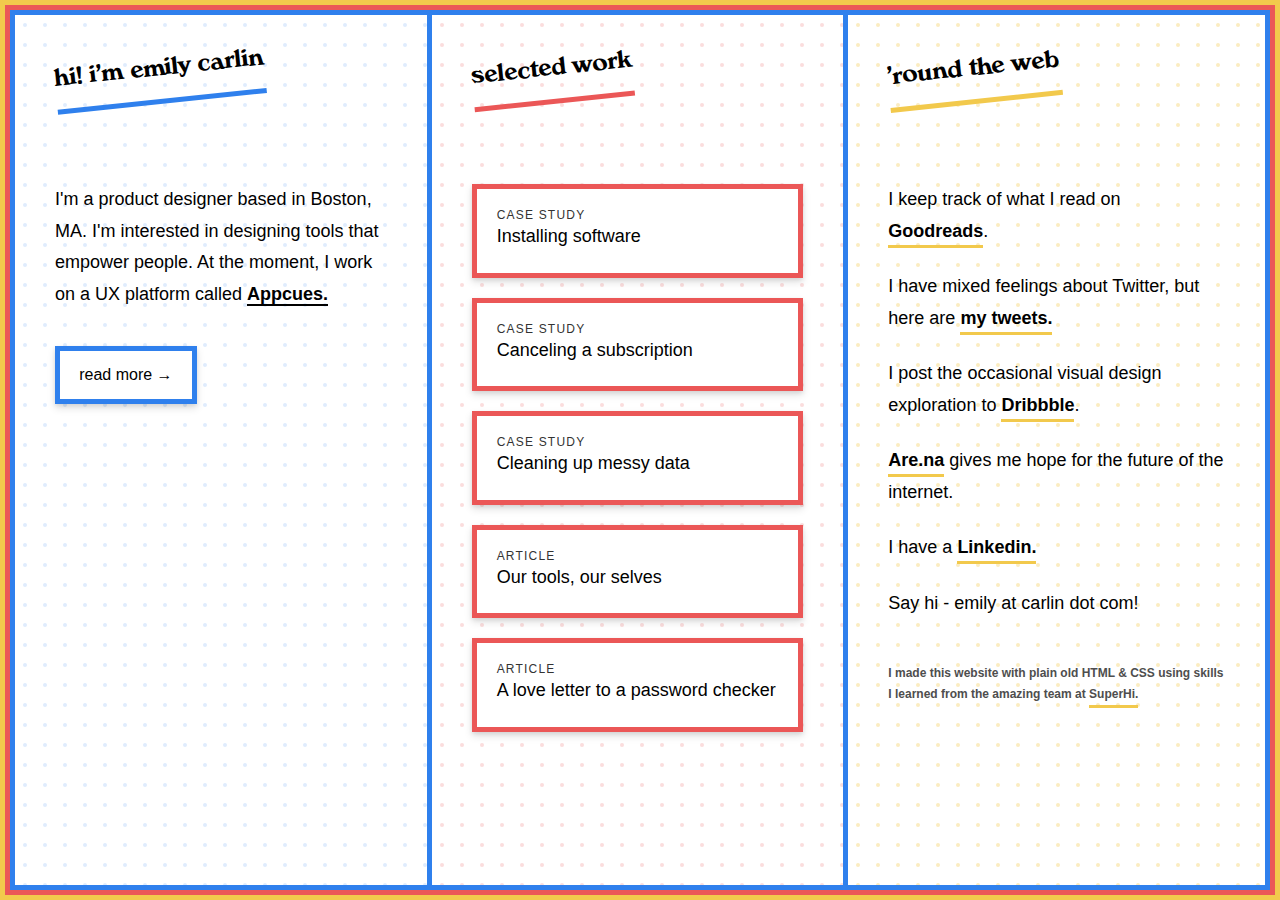
==== index.html @ 28064489 "add case studies" ====
<html>

<head>
  <link rel="stylesheet" href="base.css" />
  <link href="https://fonts.googleapis.com/css?family=PT+Sans" rel="stylesheet">
  <link rel="stylesheet" href="style.css" />
  <link rel="shortcut icon" href="assets/favicon.ico" type="image/x-icon" />
  <meta name="viewport" content="initial-scale=1, maximum-scale=1" />
  <title>emily carlin</title>
</head>

<body>
  <main>
    <section class="col one">
      <h2>hi! i'm emily carlin</h2>
      <section class="goods one">
        <!-- <div class="circle">
            <p>Hi!</p>
          </div> -->

        <p>
          I'm a product designer based in Boston, MA. I'm interested in designing tools that empower
          people. At the moment, I work on a UX platform called <a class="appcues" href="https://www.appcues.com/"
            target="_blank">
            Appcues.</a></p>
        <div class="buttons">
          <a href="about.html" class="button">read more →</a>
        </div>
      </section>
    </section>
    <section class="col two">
      <h2> selected work</h2>
      <section class="goods two">
        <div class="card">
          <a href="installation.html"></a>
          <h4> Case Study</h4>
          <p>Installing software</p>
        </div>
        <div class="card">
          <a href="subscription.html"></a>
          <h4> Case Study</h4>
          <p>Canceling a subscription</p>
        </div>
        <div class="card">
          <a href="data.html"></a>
          <h4> Case Study</h4>
          <p>Cleaning up messy data</p>
        </div>
        <div class="card">
          <a href="https://www.appcues.com/blog/ux-design-tools-we-use" target="blank"></a>
          <h4> Article</h4>
          <p>Our tools, our selves</p>
        </div>
        <div class="card last">
          <a href="https://www.reallygoodux.io/blog/mailchimps-real-time-password-checker" target="blank"></a>
          <h4> Article</h4>
          <p>A love letter to a password checker</p>
        </div>
      </section>
    </section>

    <footer class="col three">
      <h2> 'round the web</h2>
      <section class="goods three">
        <p>I keep track of what I read on
          <a href="https://www.goodreads.com/user/show/9541994-emily-carlin" target="_blank">
            Goodreads</a>.</p>
        <p>I have mixed feelings about Twitter, but here are
          <a href="https://twitter.com/ECCarlin" target="_blank">my tweets.</a></p>
        <p>I post the occasional visual design
          exploration to
          <a href="https://dribbble.com/emilycarlin" target="_blank">
            Dribbble</a>.</p>
        <p> <a href="https://www.are.na/emily-carlin" target="_blank">Are.na</a>
          gives me hope for the future of the internet. </p>
        <p> I have a <a href="https://www.linkedin.com/in/emilychristinecarlin/" target=_blank> Linkedin.</a></p>
        <p>Say hi - emily at carlin dot com! </p>
      </section>
      <p class="lil"> I made this website with plain old HTML & CSS using skills I learned
        from the amazing team at <a href=" https://www.superhi.com/" target="_blank">SuperHi.</a></p>
    </footer>
  </main>
</body>

</html>
---- base.css ----
html, body, div, span, applet, object, iframe,
h1, h2, h3, h4, h5, h6, p, blockquote, pre,
a, abbr, acronym, address, big, cite, code,
del, dfn, em, img, ins, kbd, q, s, samp,
small, strike, strong, sub, sup, tt, var,
b, u, i, center,
dl, dt, dd, ol, ul, li,
fieldset, form, label, legend,
table, caption, tbody, tfoot, thead, tr, th, td,
article, aside, canvas, details, embed,
figure, figcaption, footer, header, hgroup,
menu, nav, output, ruby, section, summary,
time, mark, audio, video {
  margin: 0;
  padding: 0;
  border: 0;
  font-size: 100%;
  font: inherit;
  vertical-align: baseline;
}

article, aside, details, figcaption, figure,
footer, header, hgroup, menu, nav, section {
  display: block;
}
body {
  line-height: 1;
}
ol, ul {
  list-style: none;
}
blockquote, q {
  quotes: none;
}
blockquote:before, blockquote:after,
q:before, q:after {
  content: '';
  content: none;
}
table {
  border-collapse: collapse;
  border-spacing: 0;
}

img, iframe {
  vertical-align: bottom;
  max-width: 100%;
}

input, textarea, select {
  font: inherit;
}

* {
  -webkit-box-sizing: border-box;
  -moz-box-sizing: border-box;
  box-sizing: border-box;
  -webkit-font-smoothing: antialiased;
  text-rendering: optimizeLegibility;
}
---- style.css ----
@import url(webfonts.css);
@import url('https://rsms.me/inter/inter.css');

/* typography */

p {
  font-family: 'Inter', sans-serif;
  font-weight: 500;
  margin-bottom: 12px;
  font-size: 18px;
  line-height: 1.75;
}

footer p {
  margin-bottom: 24px;
}

.lil {
  font-size: 12px;
  color: #4E4E4E;
  font-weight: 600;
  padding: 0 40px;
}

.lil a {
  color: #4E4E4E;
}

.lil a:visited {
  color: #4E4E4E;
}

a {
  text-decoration: none;
  font-weight: 600;
  color: black;
  border-bottom: 2px solid black;
  margin-bottom: 4px;
  transition: border-bottom 0.1s ease-in-out;
}

a:visited {
  color: black;
}

a:hover {
  color: black;
  border-bottom: 4px solid black;
}

h2 {
  font-family: "VeronaSerial-bold";
  font-size: 24px;
  transform: rotate(-6deg);
  margin-top: 40px;
  margin-left: 40px;
  width: fit-content;
  max-width: 240px;
}

h3 {
  font-family: "VeronaSerial-bold";
  font-size: 18px;
  width: fit-content;
  margin-bottom: 24px;
  padding-bottom: 10px;
}

.goods.two a {
  text-decoration: none;
  font-weight: 600;
}


/* main styles */

body {
  background-color: #F2C94C;
}

main {
  margin: 10px;
  background-color: white;
  min-height: calc(100vh - 20px);
  display: grid;
  grid-template-columns: 1fr 1fr 1fr;
  justify-content: center;
  align-items: center;
  border: 5px solid #2F80ED;
  outline: 5px solid #EB5757;
}

.col.one h2 {
  padding-bottom: 20px;
  border-bottom: 5px solid #2F80ED;
}

.col.two h2 {
  padding-bottom: 20px;
  border-bottom: 5px solid #EB5757;
}

.col.three h2 {
  padding-bottom: 20px;
  border-bottom: 5px solid #F2C94C;
}

.col.three a {
  border-bottom: 3px solid #F2C94C;
  transition: all ease-in-out 0.1s;
  padding-bottom: 4px;
}

.col.three a:hover {
  border-bottom: 5px solid #F2C94C;
}

.appcues a {
  border-bottom: 3px solid #2F80ED;
  transition: all ease-in-out 0.1s;
  padding-bottom: 4px;
}

.appcues a:hover {
  border-bottom: 5px solid #2F80ED;
}

.buttons {
  display: block;
}

.button {
  display: inline-block;
  padding: 1em 1.2em;
  box-sizing: border-box;
  text-decoration: none;
  font-family: 'Inter', sans-serif;
  font-weight: 500;
  color: black;
  text-align: center;
  transition: all 0.2s;
  background-color: #fff;
  border: 5px solid #2F80ED;
  margin-top: 24px;
  margin-right: 40px;
  transform: rotate(0deg);
  box-shadow: 0 4px 8px 0 rgba(0, 0, 0, 0.12),
    0 2px 4px 0 rgba(0, 0, 0, 0.08);
}

.button:hover {
  border: 5px solid #2F80ED;
  transform: rotate(-4deg);
  box-shadow: 0 15px 30px 0 rgba(0, 0, 0, 0.11),
    0 5px 15px 0 rgba(0, 0, 0, 0.08);
}


.goods {
  margin-top: 80px;
  padding: 0 40px 20px 40px;
}

.goods.two {
  display: flex;
  flex-direction: column;
}

.card {
  min-height: 10%;
  background-color: #fff;
  box-shadow: 0 4px 8px 0 rgba(0, 0, 0, 0.12),
    0 2px 4px 0 rgba(0, 0, 0, 0.08);
  margin-bottom: 20px;
  cursor: pointer;
  transform: rotate(0deg);
  transition: all ease-in-out 0.2s;
  padding: 20px;
  border: 5px solid #EB5757;
  min-height: 80px;
}

.card:hover {
  box-shadow: 0 15px 30px 0 rgba(0, 0, 0, 0.11),
    0 5px 15px 0 rgba(0, 0, 0, 0.08);
  transform: rotate(-2deg);
}

.card h4 {
  text-transform: uppercase;
  font-family: 'Inter', sans-serif;
  font-weight: 500;
  font-size: 12px;
  letter-spacing: 0.1em;
  color: #333;
}

.card a {
  position: absolute;
  top: 0;
  left: 0;
  height: 100%;
  width: 100%;
  border-bottom: none;
}


.card p {
  margin-bottom: 0px;
}

.last {
  margin-bottom: 0px;
}

/* layout */

.col {
  height: 100%;
}

.col.one {
  border-right: 5px solid #2F80ED;
  background-image: url("assets/blue-dot.svg");
  background-repeat: repeat;
}

.col.two {
  border-right: 5px solid #2F80ED;
  background-image: url("assets/red-dot.svg");
  background-repeat: repeat;
}

.col.three {
  background-image: url("assets/yellow-dot.svg");
  background-repeat: repeat;
}



@media screen and (max-width:960px) {

  .col {
    padding: 24px;
  }

  .col.header {
    border: none;
  }

  .col h2 {
    margin: 0px;
    padding-bottom: 20px;
    border-bottom: 5px solid #2F80ED;
  }

  .col.one {
    border-right: none;
  }

  .col.two {
    border-right: none;
  }

  h2 {
    transform: rotate(-4deg);
  }

  .goods {
    padding: 0px 16px;
  }

  .lil {
    padding: 0px 16px;
  }


  main {
    grid-template-columns: none;
    height: auto;
    margin: 10px;
    background-color: white;
    min-height: calc(100vh - 20px);
    border: 5px solid #2F80ED;
    outline: 5px solid #EB5757;
  }

  h2 {
    width: auto;
  }

  .circle {
    margin-right: 0px;
    margin-bottom: 16px;
    width: 60px;
    height: 60px;
  }
}
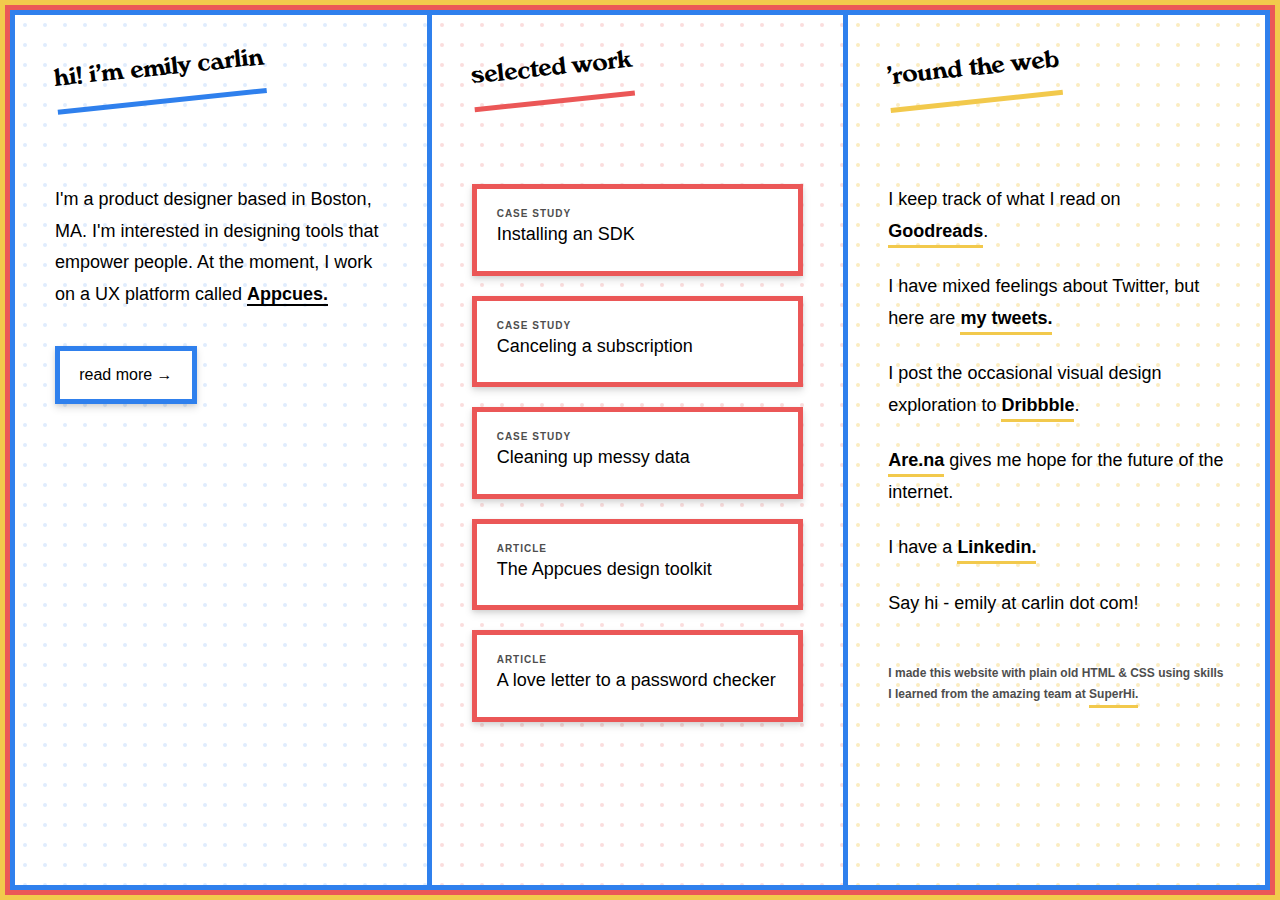
==== commit 71ca4976: "fix a few things" ====
--- a/index.html
+++ b/index.html
@@ -24,7 +24,7 @@
             target="_blank">
             Appcues.</a></p>
         <div class="buttons">
-          <a href="about.html" class="button">read more →</a>
+          <a href="about.html" class="button">read more &#8594</a>
         </div>
       </section>
     </section>
@@ -34,7 +34,7 @@
         <div class="card">
           <a href="installation.html"></a>
           <h4> Case Study</h4>
-          <p>Installing software</p>
+          <p>Installing an SDK</p>
         </div>
         <div class="card">
           <a href="subscription.html"></a>
@@ -49,7 +49,7 @@
         <div class="card">
           <a href="https://www.appcues.com/blog/ux-design-tools-we-use" target="blank"></a>
           <h4> Article</h4>
-          <p>Our tools, our selves</p>
+          <p>The Appcues design toolkit</p>
         </div>
         <div class="card last">
           <a href="https://www.reallygoodux.io/blog/mailchimps-real-time-password-checker" target="blank"></a>
--- a/style.css
+++ b/style.css
@@ -36,7 +36,7 @@
   color: black;
   border-bottom: 2px solid black;
   margin-bottom: 4px;
-  transition: border-bottom 0.1s ease-in-out;
+  transition: all 0.1s ease-in-out;
 }
 
 a:visited {
@@ -189,10 +189,10 @@
 .card h4 {
   text-transform: uppercase;
   font-family: 'Inter', sans-serif;
-  font-weight: 500;
-  font-size: 12px;
+  font-weight: 700;
+  font-size: 10px;
   letter-spacing: 0.1em;
-  color: #333;
+  color: #4E4E4E;
 }
 
 .card a {
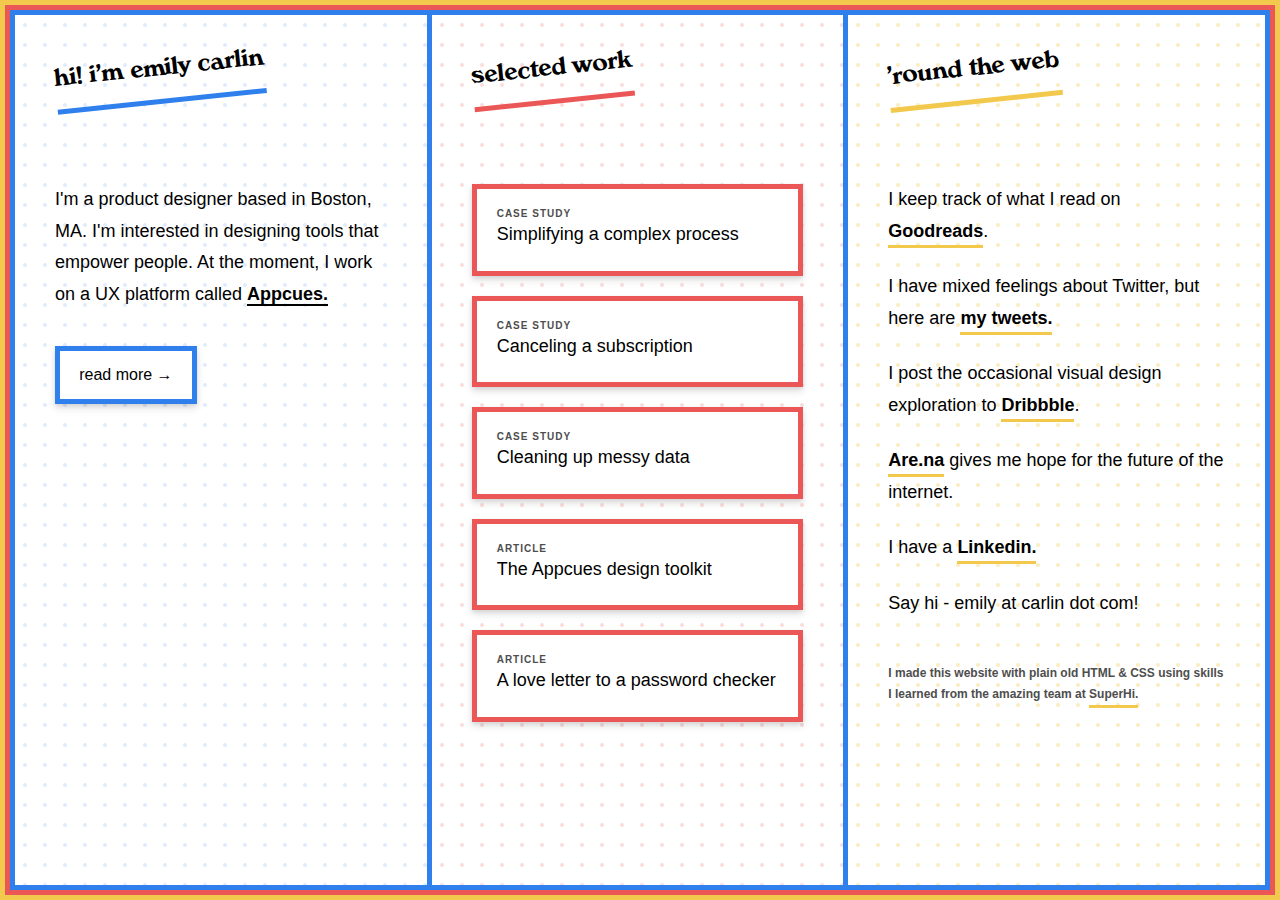
==== commit fe6852c1: "add text for case study" ====
--- a/index.html
+++ b/index.html
@@ -14,10 +14,6 @@
     <section class="col one">
       <h2>hi! i'm emily carlin</h2>
       <section class="goods one">
-        <!-- <div class="circle">
-            <p>Hi!</p>
-          </div> -->
-
         <p>
           I'm a product designer based in Boston, MA. I'm interested in designing tools that empower
           people. At the moment, I work on a UX platform called <a class="appcues" href="https://www.appcues.com/"
@@ -34,7 +30,7 @@
         <div class="card">
           <a href="installation.html"></a>
           <h4> Case Study</h4>
-          <p>Installing an SDK</p>
+          <p>Simplifying a complex process</p>
         </div>
         <div class="card">
           <a href="subscription.html"></a>
--- a/style.css
+++ b/style.css
@@ -289,10 +289,5 @@
     width: auto;
   }
 
-  .circle {
-    margin-right: 0px;
-    margin-bottom: 16px;
-    width: 60px;
-    height: 60px;
-  }
+
 }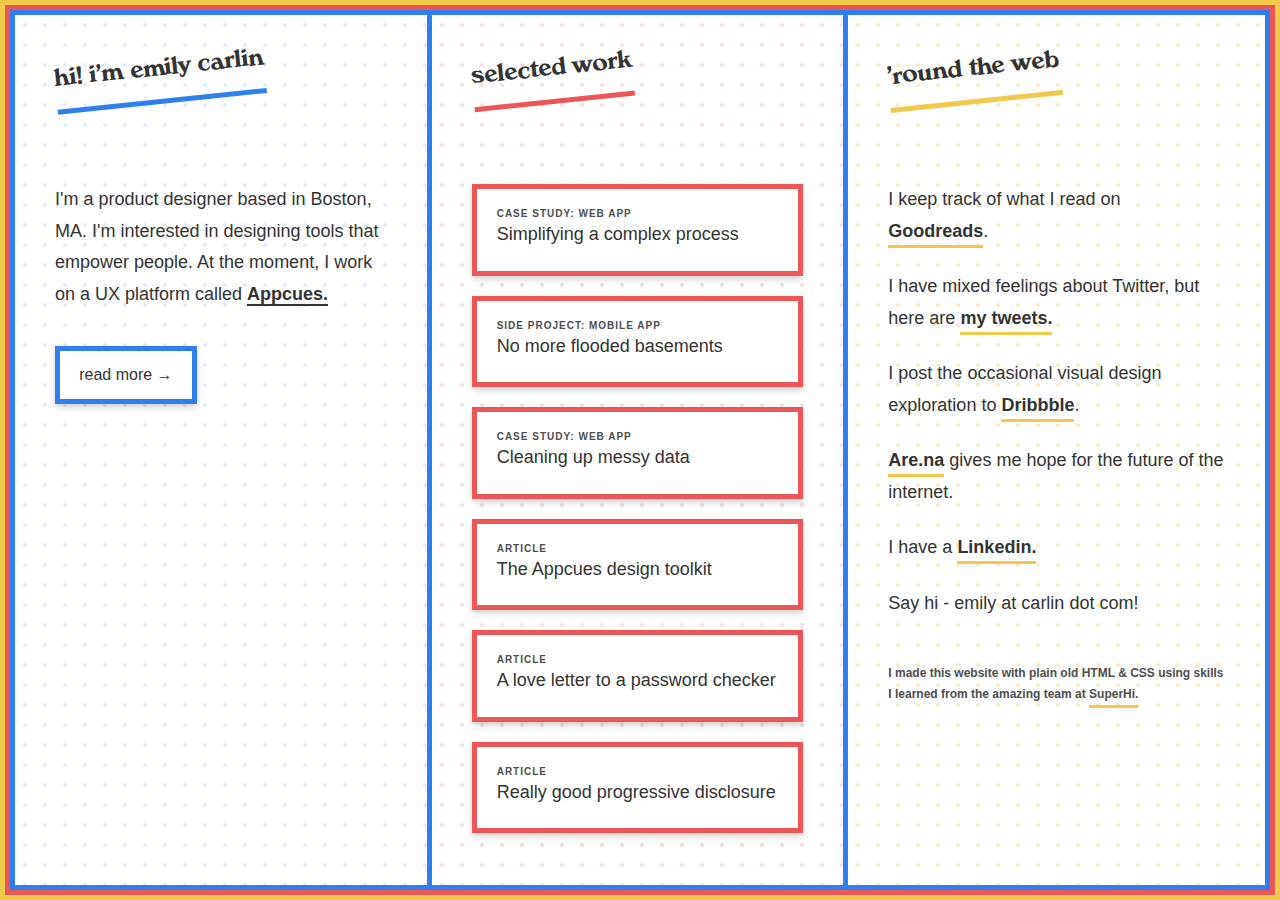
==== commit fe609e5a: "added a bunch of stuff" ====
--- a/index.html
+++ b/index.html
@@ -29,17 +29,17 @@
       <section class="goods two">
         <div class="card">
           <a href="installation.html"></a>
-          <h4> Case Study</h4>
+          <h4> Case Study: Web App</h4>
           <p>Simplifying a complex process</p>
         </div>
         <div class="card">
-          <a href="subscription.html"></a>
-          <h4> Case Study</h4>
-          <p>Canceling a subscription</p>
+          <a href="sensor.html"></a>
+          <h4> Side Project: Mobile App</h4>
+          <p>No more flooded basements</p>
         </div>
         <div class="card">
           <a href="data.html"></a>
-          <h4> Case Study</h4>
+          <h4> Case Study: Web App </h4>
           <p>Cleaning up messy data</p>
         </div>
         <div class="card">
@@ -47,10 +47,15 @@
           <h4> Article</h4>
           <p>The Appcues design toolkit</p>
         </div>
-        <div class="card last">
+        <div class="card">
           <a href="https://www.reallygoodux.io/blog/mailchimps-real-time-password-checker" target="blank"></a>
           <h4> Article</h4>
           <p>A love letter to a password checker</p>
+        </div>
+        <div class="card last">
+          <a href="https://www.reallygoodux.io/blog/invision-product-tour" target="blank"></a>
+          <h4> Article</h4>
+          <p>Really good progressive disclosure</p>
         </div>
       </section>
     </section>
--- a/style.css
+++ b/style.css
@@ -9,6 +9,7 @@
   margin-bottom: 12px;
   font-size: 18px;
   line-height: 1.75;
+  color: #333;
 }
 
 footer p {
@@ -33,19 +34,19 @@
 a {
   text-decoration: none;
   font-weight: 600;
-  color: black;
-  border-bottom: 2px solid black;
+  color: #333;
+  border-bottom: 2px solid #333;
   margin-bottom: 4px;
   transition: all 0.1s ease-in-out;
 }
 
 a:visited {
-  color: black;
+  color: #333;
 }
 
 a:hover {
-  color: black;
-  border-bottom: 4px solid black;
+  color: #333;
+  border-bottom: 4px solid #333;
 }
 
 h2 {
@@ -56,6 +57,7 @@
   margin-left: 40px;
   width: fit-content;
   max-width: 240px;
+  color: #333;
 }
 
 h3 {
@@ -136,7 +138,7 @@
   text-decoration: none;
   font-family: 'Inter', sans-serif;
   font-weight: 500;
-  color: black;
+  color: #333;
   text-align: center;
   transition: all 0.2s;
   background-color: #fff;
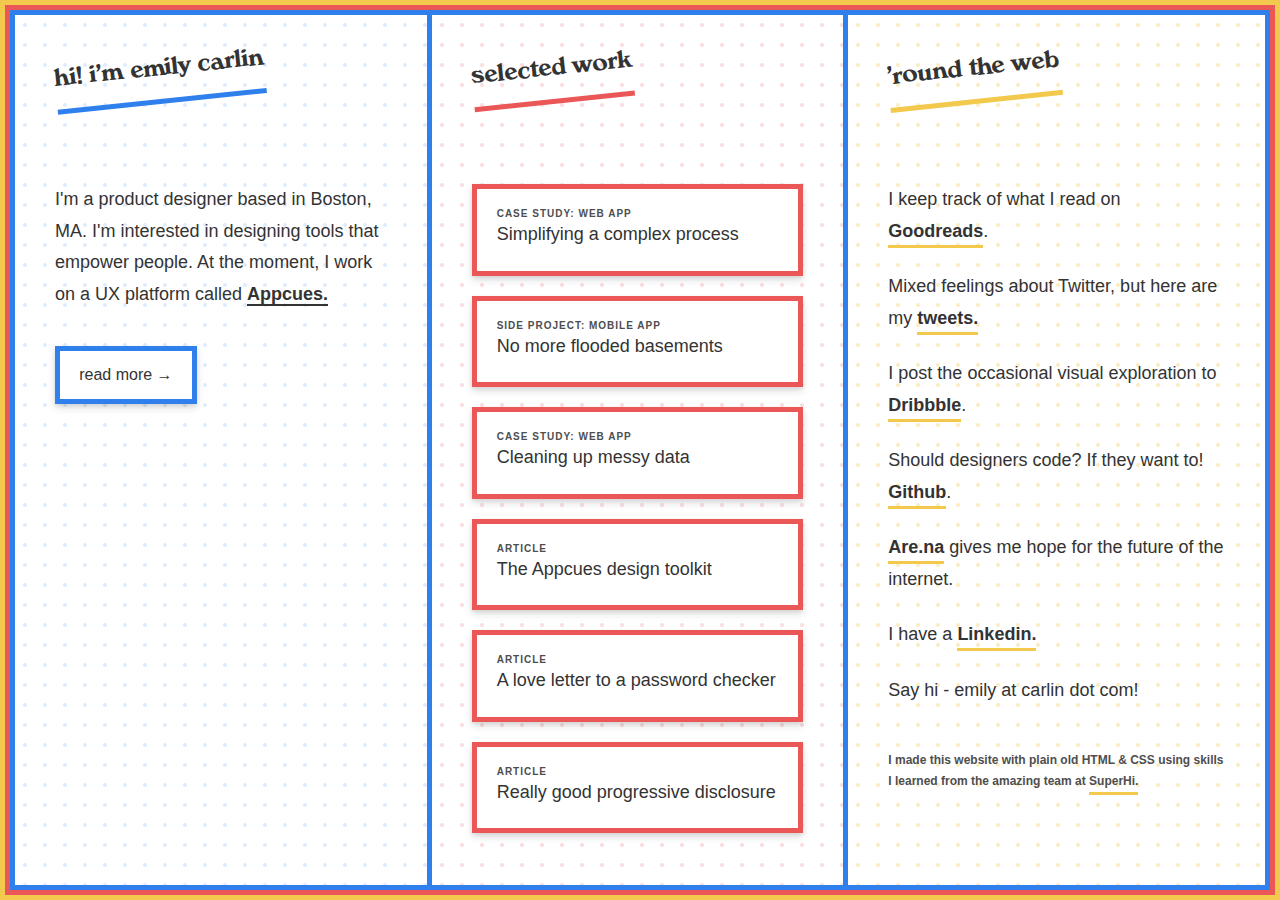
==== commit 22f476fc: "fix responsiveness" ====
--- a/index.html
+++ b/index.html
@@ -66,12 +66,14 @@
         <p>I keep track of what I read on
           <a href="https://www.goodreads.com/user/show/9541994-emily-carlin" target="_blank">
             Goodreads</a>.</p>
-        <p>I have mixed feelings about Twitter, but here are
-          <a href="https://twitter.com/ECCarlin" target="_blank">my tweets.</a></p>
-        <p>I post the occasional visual design
+        <p>Mixed feelings about Twitter, but here are my
+          <a href="https://twitter.com/ECCarlin" target="_blank">tweets.</a></p>
+        <p>I post the occasional visual
           exploration to
           <a href="https://dribbble.com/emilycarlin" target="_blank">
             Dribbble</a>.</p>
+        <p> Should designers code? If they want to! <a href="https://github.com/EmilyCarlin" target="_blank">Github</a>.
+        </p>
         <p> <a href="https://www.are.na/emily-carlin" target="_blank">Are.na</a>
           gives me hope for the future of the internet. </p>
         <p> I have a <a href="https://www.linkedin.com/in/emilychristinecarlin/" target=_blank> Linkedin.</a></p>
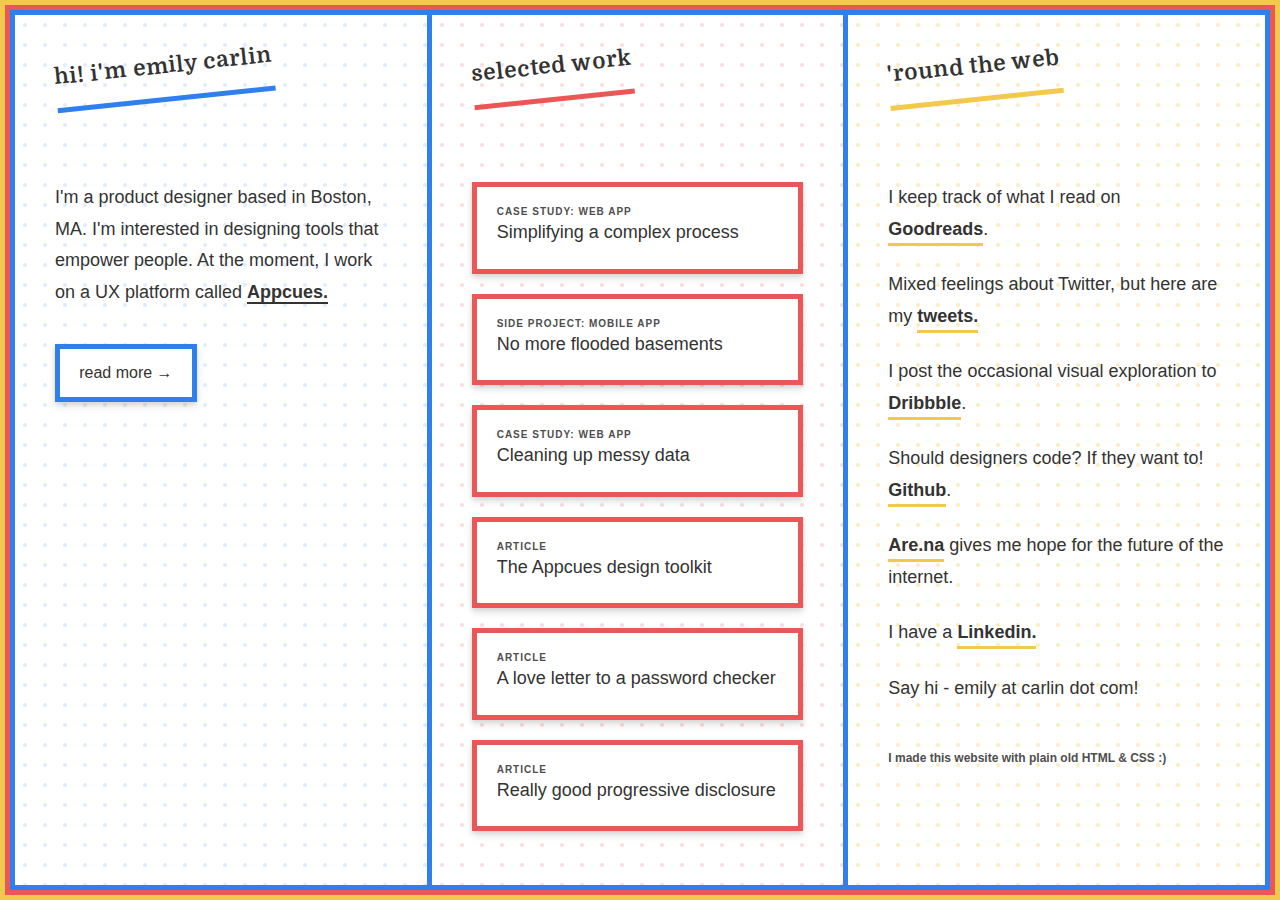
==== commit 932ec535: "fixed width issue" ====
--- a/index.html
+++ b/index.html
@@ -79,8 +79,7 @@
         <p> I have a <a href="https://www.linkedin.com/in/emilychristinecarlin/" target=_blank> Linkedin.</a></p>
         <p>Say hi - emily at carlin dot com! </p>
       </section>
-      <p class="lil"> I made this website with plain old HTML & CSS using skills I learned
-        from the amazing team at <a href=" https://www.superhi.com/" target="_blank">SuperHi.</a></p>
+      <p class="lil"> I made this website with plain old HTML & CSS :) </p>
     </footer>
   </main>
 </body>
--- a/style.css
+++ b/style.css
@@ -1,4 +1,4 @@
-@import url(webfonts.css);
+@import url('https://fonts.googleapis.com/css?family=Domine');
 @import url('https://rsms.me/inter/inter.css');
 
 /* typography */
@@ -50,8 +50,10 @@
 }
 
 h2 {
-  font-family: "VeronaSerial-bold";
-  font-size: 24px;
+  font-family: 'Domine', serif;
+  letter-spacing: 1;
+  font-weight: 700;
+  font-size: 22px;
   transform: rotate(-6deg);
   margin-top: 40px;
   margin-left: 40px;
@@ -60,13 +62,6 @@
   color: #333;
 }
 
-h3 {
-  font-family: "VeronaSerial-bold";
-  font-size: 18px;
-  width: fit-content;
-  margin-bottom: 24px;
-  padding-bottom: 10px;
-}
 
 .goods.two a {
   text-decoration: none;
@@ -179,7 +174,6 @@
   transition: all ease-in-out 0.2s;
   padding: 20px;
   border: 5px solid #EB5757;
-  min-height: 80px;
 }
 
 .card:hover {
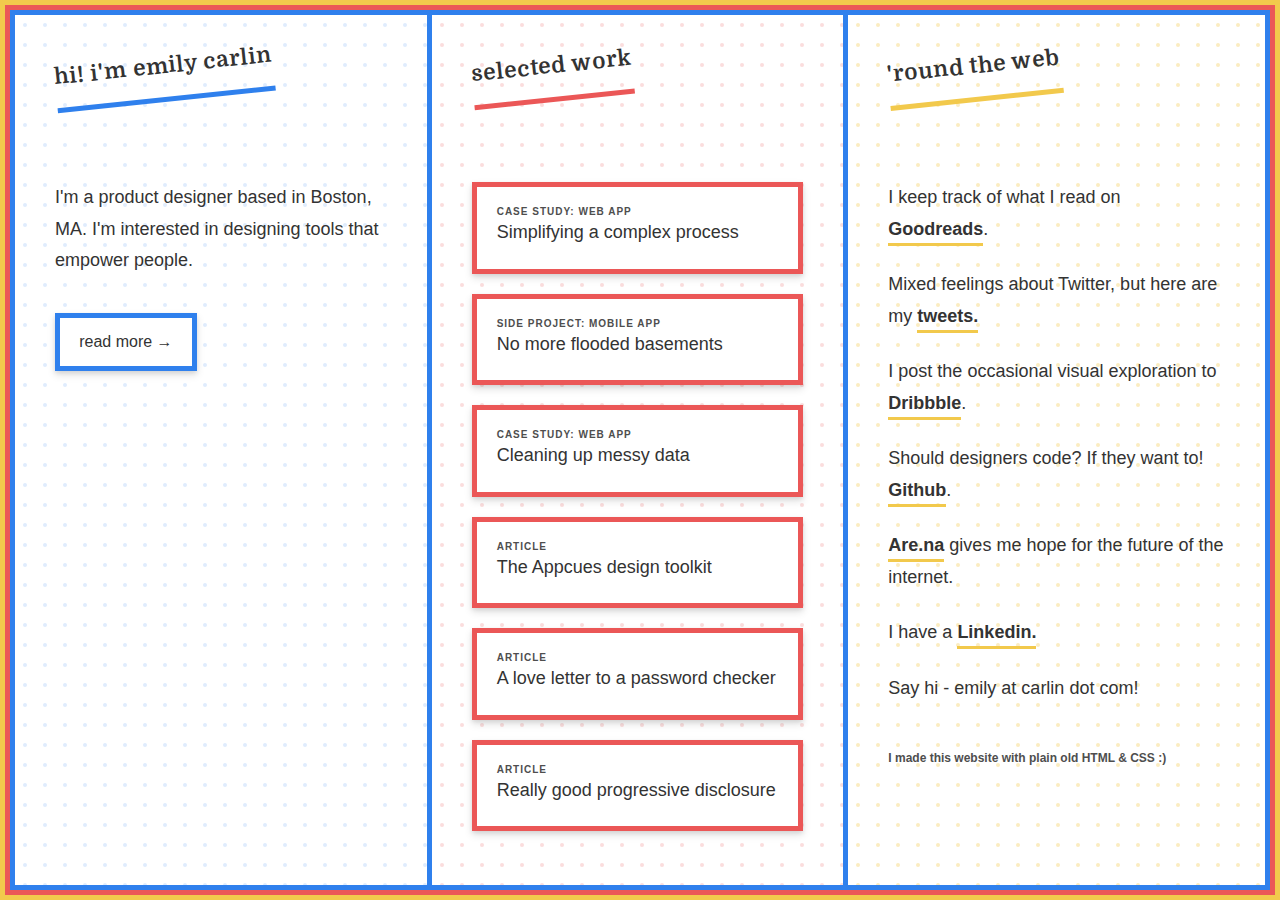
==== commit 5044661f: "Update index.html" ====
--- a/index.html
+++ b/index.html
@@ -16,9 +16,7 @@
       <section class="goods one">
         <p>
           I'm a product designer based in Boston, MA. I'm interested in designing tools that empower
-          people. At the moment, I work on a UX platform called <a class="appcues" href="https://www.appcues.com/"
-            target="_blank">
-            Appcues.</a></p>
+          people. </p>
         <div class="buttons">
           <a href="about.html" class="button">read more &#8594</a>
         </div>
